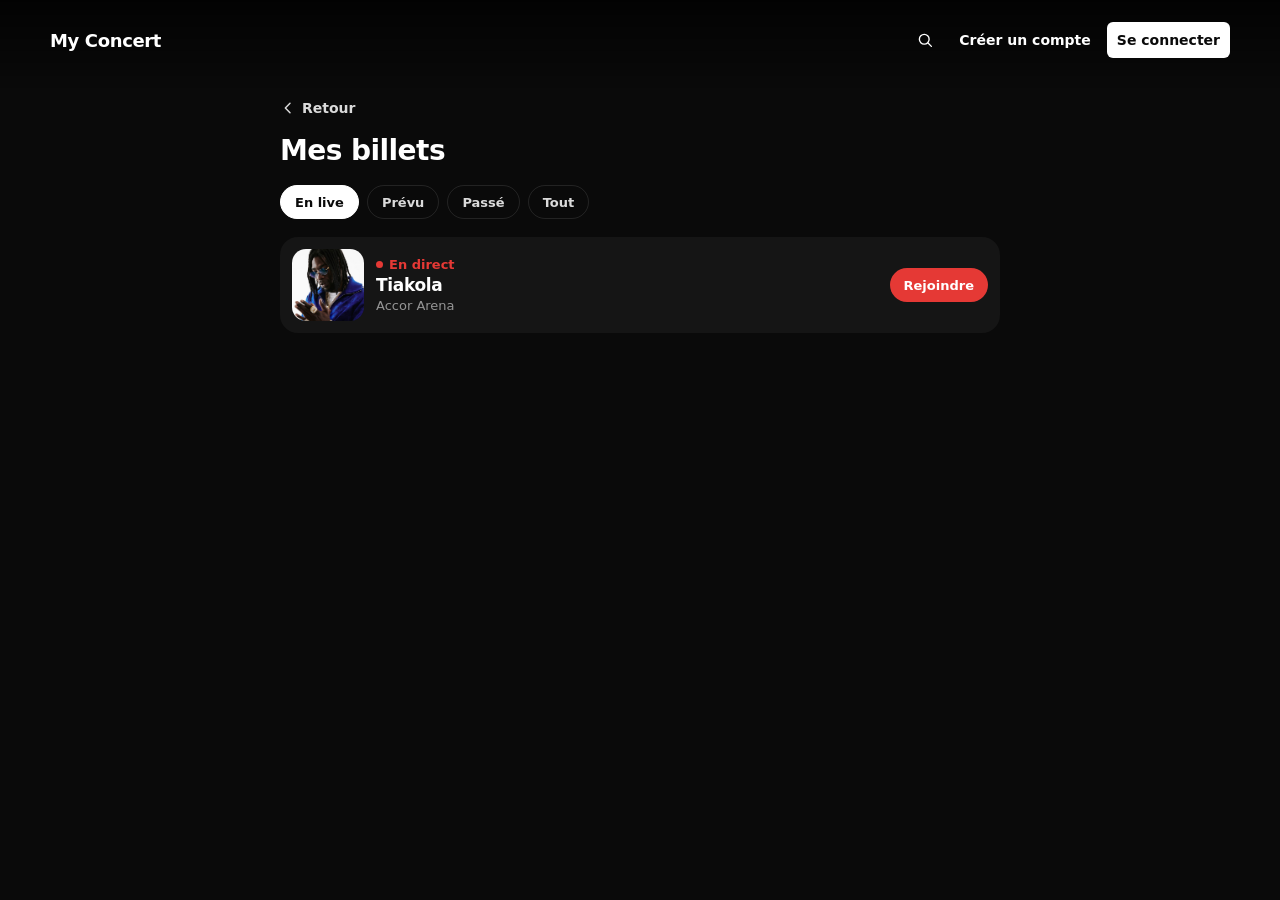
==== page/mes-billets/mes-billets.html @ a31f5b82 "Publier le site My Concert. Co-authored-by: Cursor <cursoragent@cursor.com>" ====
<!doctype html>
<html lang="fr">
  <head>
    <meta charset="UTF-8" />
    <meta name="viewport" content="width=device-width, initial-scale=1.0, maximum-scale=1.0" />
    <title>Mes billets</title>
    <link rel="stylesheet" href="../../styles/theme.css" />
    <link rel="stylesheet" href="../../styles/mobile.css" />
    <link rel="stylesheet" href="../../componant/navbar/navbar.css" />
    <link rel="stylesheet" href="../../componant/post-billet/post-billet.css" />
    <link rel="stylesheet" href="./mes-billets.css" />
  </head>
  <body>
    <div class="app-shell" id="app">
      <main class="mes-billets">
        <a class="mes-billets__back" href="../profil/profil.html">
          <svg viewBox="0 0 24 24" fill="none" aria-hidden="true"><path d="M15 5 8 12l7 7" stroke="currentColor" stroke-width="2.2" stroke-linecap="round" stroke-linejoin="round"/></svg>
          Retour
        </a>
        <h1 class="mes-billets__title">Mes billets</h1>

        <div class="mes-billets__tabs" role="tablist" aria-label="Filtrer les billets">
          <button type="button" class="mes-billets__tab is-active" data-billets-tab="live">En live</button>
          <button type="button" class="mes-billets__tab" data-billets-tab="prevu">Prévu</button>
          <button type="button" class="mes-billets__tab" data-billets-tab="passe">Passé</button>
          <button type="button" class="mes-billets__tab" data-billets-tab="tout">Tout</button>
        </div>

        <div class="mes-billets__list" id="billets-list"></div>
      </main>
    </div>

    <script type="module">
      import { mountNavbar } from '../../componant/navbar/navbar.js'
      import { initMesBilletsFilters } from './mes-billets.js'
      import { posts } from '../../data/posts.js'

      mountNavbar('#app', { brand: 'My Concert', active: 'mes-billets' })
      initMesBilletsFilters(posts)
    </script>
  </body>
</html>
---- styles/theme.css ----
:root,
[data-theme="sombre"] {
  --bg-app: #0a0a0a;
  --bg-surface: #141414;
  --bg-elevated: #1c1c1c;
  --bg-card: #7d6b8f;
  --bg-card-ui: #151515;
  --bg-shell-outside: #050505;
  --bg-field: rgba(255, 255, 255, 0.04);
  --bg-icon: rgba(255, 255, 255, 0.06);

  --text-primary: #ffffff;
  --text-secondary: rgba(255, 255, 255, 0.85);
  --text-muted: rgba(255, 255, 255, 0.55);
  --text-inverse: #0a0a0a;

  --accent: #ffffff;
  --accent-danger: #e8483a;
  --border-subtle: rgba(255, 255, 255, 0.22);
  --border-row: rgba(255, 255, 255, 0.06);
  --border-field: rgba(255, 255, 255, 0.1);
  --overlay: rgba(0, 0, 0, 0.45);

  --font-sans: "Segoe UI", system-ui, sans-serif;
  --radius-card: 28px;
  --radius-pill: 999px;
}

[data-theme="clair"] {
  --bg-app: #f2f2f4;
  --bg-surface: #ffffff;
  --bg-elevated: #ececf0;
  --bg-card: #c4b5d4;
  --bg-card-ui: #ffffff;
  --bg-shell-outside: #d8d8de;
  --bg-field: rgba(0, 0, 0, 0.04);
  --bg-icon: rgba(0, 0, 0, 0.06);

  --text-primary: #111111;
  --text-secondary: rgba(17, 17, 17, 0.78);
  --text-muted: rgba(17, 17, 17, 0.5);
  --text-inverse: #ffffff;

  --accent: #111111;
  --accent-danger: #e53935;
  --border-subtle: rgba(0, 0, 0, 0.16);
  --border-row: rgba(0, 0, 0, 0.08);
  --border-field: rgba(0, 0, 0, 0.12);
  --overlay: rgba(0, 0, 0, 0.35);
}

*,
*::before,
*::after {
  box-sizing: border-box;
}

html,
body {
  margin: 0;
  min-height: 100%;
}

body {
  font-family: var(--font-sans);
  background: var(--bg-app);
  color: var(--text-primary);
  -webkit-font-smoothing: antialiased;
}
---- styles/mobile.css ----
:root {
  --content-max: 1120px;
  --auth-max: 420px;
  --navbar-height: 64px;
}

/* Shell plein écran (mobile + desktop) */
.app-shell {
  width: 100%;
  min-height: 100dvh;
  margin: 0 auto;
  background: var(--bg-app);
  position: relative;
  display: flex;
  flex-direction: column;
  overflow: hidden;
}

.app-shell > .accueil {
  flex: 1;
  overflow-y: auto;
  -webkit-overflow-scrolling: touch;
}

.app-shell > .accueil,
.app-shell > .live-page,
.app-shell > .mes-billets,
.app-shell > .recherche,
.app-shell > .profil,
.app-shell > .parametres,
.app-shell > .connextion,
.app-shell > .creer,
.app-shell > .page-empty {
  width: 100%;
  max-width: 100%;
  padding-left: 50px;
  padding-right: 50px;
  box-sizing: border-box;
}

@media (max-width: 899px) {
  .app-shell > .mes-billets,
  .app-shell > .profil,
  .app-shell > .parametres {
    padding-left: 25px;
    padding-right: 25px;
  }
}

/* Desktop : menu fixe en haut, contenu centré */
@media (min-width: 900px) {
  body {
    background: var(--bg-app);
  }

  .app-shell:has(> .navbar) {
    display: block;
    max-width: none;
    min-height: 100dvh;
    max-height: none;
    border-radius: 0;
    box-shadow: none;
  }

  .app-shell:has(> .navbar) > .navbar {
    width: 100%;
    max-width: none;
  }

  .app-shell:has(> .navbar) > .accueil,
  .app-shell:has(> .navbar) > .recherche,
  .app-shell:has(> .navbar) > .mes-billets,
  .app-shell:has(> .navbar) > .profil,
  .app-shell:has(> .navbar) > .parametres {
    min-width: 0;
    height: 100dvh;
    overflow-y: auto;
  }

  .app-shell:has(> .navbar) > .accueil,
  .app-shell:has(> .navbar) > .recherche {
    margin-left: 0;
    margin-right: 0;
    width: 100%;
    max-width: none;
  }

  .app-shell:has(> .navbar) > .mes-billets,
  .app-shell:has(> .navbar) > .profil,
  .app-shell:has(> .navbar) > .parametres {
    width: min(820px, 100%);
    max-width: 820px;
    margin-left: auto;
    margin-right: auto;
  }

  .app-shell:has(> .navbar) > .navbar-overlay,
  .app-shell:has(> .navbar) > .navbar-drawer {
    display: none !important;
  }

  .app-shell:not(:has(> .navbar)) {
    max-width: none;
    min-height: 100dvh;
  }
}
---- componant/navbar/navbar.css ----
.navbar {
  position: fixed;
  top: 0;
  left: 0;
  right: 0;
  z-index: 40;
  display: flex;
  align-items: flex-start;
  justify-content: flex-start;
  gap: 6px;
  height: 150px;
  padding: 25px;
  box-sizing: border-box;
  flex-shrink: 0;
  background: linear-gradient(to bottom, rgba(0, 0, 0, 0.72) 0%, rgba(0, 0, 0, 0) 100%);
  background-color: transparent;
  backdrop-filter: none;
  -webkit-backdrop-filter: none;
  border: none;
  box-shadow: none;
  pointer-events: none;
}

.navbar > * {
  pointer-events: auto;
}

.navbar--compact {
  height: 80px;
}

.navbar__profil {
  display: inline-flex;
  align-items: center;
  justify-content: center;
  width: 36px;
  height: 36px;
  flex-shrink: 0;
  color: var(--text-primary);
  text-decoration: none;
}

.navbar__profil svg {
  width: 22px;
  height: 22px;
}

.navbar__end {
  display: flex;
  align-items: center;
  min-width: 0;
  gap: 6px;
}

.navbar__brand {
  display: flex;
  align-items: center;
  height: 36px;
  margin: 0 0 0 auto;
  font-size: 15px;
  font-weight: 700;
  letter-spacing: -0.02em;
  color: var(--text-primary);
  text-decoration: none;
}

.navbar__search {
  display: flex;
  align-items: center;
  flex-shrink: 1;
  min-width: 0;
  gap: 6px;
}

.navbar__search-grow {
  width: 0;
  overflow: hidden;
  transition: width 0.45s cubic-bezier(0.22, 1, 0.36, 1);
}

.navbar__search.is-open .navbar__search-grow {
  width: min(220px, calc(100vw - 250px));
}

.navbar__search-clip {
  width: 220px;
}

.navbar__search-input {
  display: block;
  width: 220px;
  height: 36px;
  margin: 0;
  padding: 0 14px;
  line-height: 36px;
  border: none;
  border-radius: 999px;
  outline: none;
  background: rgba(255, 255, 255, 0.14);
  color: #fff;
  font: inherit;
  font-size: 14px;
  opacity: 0;
  transition: opacity 0.3s ease;
}

.navbar__search-input::placeholder {
  color: rgba(255, 255, 255, 0.62);
}

.navbar__search.is-open .navbar__search-input {
  opacity: 1;
}

.navbar__search-btn {
  order: -1;
  display: inline-flex;
  align-items: center;
  justify-content: center;
  width: 36px;
  height: 36px;
  padding: 0;
  border: none;
  border-radius: 50%;
  background: transparent;
  color: #fff;
  cursor: pointer;
  flex-shrink: 0;
}

.navbar__search-btn svg {
  width: 18px;
  height: 18px;
}

.navbar__links {
  display: none;
  list-style: none;
  margin: 0;
  padding: 0;
}

.navbar__links a {
  display: flex;
  align-items: center;
  gap: 12px;
  padding: 12px 14px;
  border-radius: 12px;
  color: var(--text-secondary);
  text-decoration: none;
  font-size: 15px;
  font-weight: 600;
}

.navbar__links a:hover,
.navbar__links a.is-active {
  background: var(--bg-icon);
  color: var(--text-primary);
}

.navbar__links .navbar-drawer__icon {
  width: 20px;
  height: 20px;
}

.navbar__auth {
  display: none;
}

.navbar-overlay {
  position: fixed;
  inset: 0;
  z-index: 50;
  background: rgba(0, 0, 0, 0.55);
  opacity: 0;
  pointer-events: none;
  transition: opacity 0.25s ease;
}

.navbar-overlay.is-open {
  opacity: 1;
  pointer-events: auto;
}

.navbar-drawer {
  position: fixed;
  top: 0;
  left: 0;
  z-index: 60;
  width: min(78%, 280px);
  height: 100%;
  padding: 25px;
  background: var(--bg-surface);
  transform: translateX(-105%);
  transition: transform 0.28s ease;
  box-shadow: 8px 0 30px rgba(0, 0, 0, 0.35);
  overflow-y: auto;
}

.navbar-drawer.is-open {
  transform: translateX(0);
}

.navbar-drawer__list {
  list-style: none;
  margin: 0;
  padding: 0;
  display: flex;
  flex-direction: column;
  gap: 4px;
}

.navbar-drawer__list a {
  display: flex;
  align-items: center;
  gap: 12px;
  padding: 12px 12px;
  border-radius: 12px;
  color: var(--text-secondary);
  text-decoration: none;
  font-size: 16px;
  font-weight: 600;
}

.navbar-drawer__icon {
  display: inline-flex;
  width: 22px;
  height: 22px;
  flex-shrink: 0;
}

.navbar-drawer__icon svg {
  width: 100%;
  height: 100%;
}

.navbar-drawer__list a:hover,
.navbar-drawer__list a.is-active {
  background: var(--bg-icon);
  color: var(--text-primary);
}

@media (min-width: 900px) {
  .navbar {
    position: fixed;
    top: 0;
    left: 0;
    right: 0;
    z-index: 80;
    width: 100%;
    display: grid;
    grid-template-columns: 1fr auto 1fr;
    align-items: start;
    justify-content: stretch;
    height: 230px;
    padding: 22px 50px 0;
    box-sizing: border-box;
    border: none;
    outline: none;
    background: linear-gradient(to bottom, rgba(0, 0, 0, 0.72) 0%, rgba(0, 0, 0, 0) 100%);
    background-color: transparent;
    backdrop-filter: none;
    -webkit-backdrop-filter: none;
    box-shadow: none;
    overflow: visible;
    pointer-events: none;
  }

  .navbar--compact {
    height: 88px;
  }

  .navbar::before {
    content: none;
  }

  .navbar > * {
    pointer-events: auto;
  }

  .navbar__profil {
    display: none;
  }

  .navbar__end {
    grid-column: 3;
    grid-row: 1;
    justify-self: end;
    align-self: start;
    height: 36px;
  }

  .navbar__brand {
    position: static;
    justify-self: start;
    align-self: start;
    grid-column: 1;
    grid-row: 1;
    display: flex;
    align-items: center;
    height: 36px;
    margin: 0;
    font-size: 18px;
    padding: 0;
  }

  .navbar__search-btn {
    order: 1;
  }

  .navbar__search.is-open .navbar__search-grow {
    width: 220px;
  }

  .navbar__links {
    display: flex;
    flex-direction: row;
    align-items: center;
    justify-content: center;
    justify-self: center;
    grid-column: 2;
    grid-row: 1;
    gap: 4px;
    width: auto;
    max-width: 100%;
  }

  .navbar__links .navbar__item--mobile {
    display: none;
  }

  .navbar__links .navbar-drawer__icon {
    display: none;
  }

  .navbar__links a {
    height: 36px;
    padding: 0 10px;
    box-sizing: border-box;
    font-size: 14px;
    border-radius: 6px;
  }

  .navbar__links a.is-active {
    background: rgba(255, 255, 255, 0.16);
    box-shadow: none;
  }

  .navbar__auth {
    display: flex;
    align-items: center;
    gap: 6px;
    height: 36px;
    margin-top: 0;
    margin-left: 0;
  }

  .navbar__auth-link {
    display: inline-flex;
    align-items: center;
    height: 36px;
    padding: 0 10px;
    box-sizing: border-box;
    border-radius: 6px;
    border: none;
    background: transparent;
    color: var(--text-primary);
    text-decoration: none;
    font-size: 14px;
    font-weight: 600;
    white-space: nowrap;
  }

  .navbar__auth-link--solid {
    background: #ffffff;
    color: #0a0a0a;
  }

  .navbar-overlay,
  .navbar-drawer {
    display: none !important;
  }
}
---- componant/post-billet/post-billet.css ----
.post-billet {
  display: flex;
  align-items: center;
  gap: 12px;
  width: 100%;
  padding: 12px;
  border-radius: 18px;
  background: var(--bg-card-ui);
}

.post-billet__thumb {
  width: 72px;
  height: 72px;
  flex-shrink: 0;
  border-radius: 14px;
  background: #2a2a2a center / cover no-repeat;
}

.post-billet__body {
  flex: 1;
  min-width: 0;
  display: flex;
  flex-direction: column;
  gap: 3px;
}

.post-billet__status {
  display: inline-flex;
  align-items: center;
  gap: 6px;
  margin: 0;
  font-size: 13px;
  font-weight: 600;
  color: #e53935;
}

.post-billet__status--live .dot {
  width: 7px;
  height: 7px;
  border-radius: 50%;
  background: #e53935;
  animation: post-billet-pulse 1.4s ease-in-out infinite;
}

@keyframes post-billet-pulse {
  0%,
  100% {
    opacity: 1;
  }
  50% {
    opacity: 0.2;
  }
}

.post-billet__artist {
  margin: 0;
  font-size: 17px;
  font-weight: 700;
  letter-spacing: -0.02em;
  color: var(--text-primary);
  white-space: nowrap;
  overflow: hidden;
  text-overflow: ellipsis;
}

.post-billet__salle {
  margin: 0;
  font-size: 13px;
  color: var(--text-muted);
  white-space: nowrap;
  overflow: hidden;
  text-overflow: ellipsis;
}

.post-billet__join {
  display: inline-flex;
  align-items: center;
  justify-content: center;
  height: 34px;
  padding: 0 14px;
  border-radius: 999px;
  background: #e53935;
  color: #fff;
  font-size: 13px;
  font-weight: 700;
  text-decoration: none;
  white-space: nowrap;
  flex-shrink: 0;
  margin-left: auto;
}
---- page/mes-billets/mes-billets.css ----
.mes-billets {
  flex: 1;
  overflow-y: auto;
  -webkit-overflow-scrolling: touch;
  padding: 90px 0 28px;
  display: flex;
  flex-direction: column;
  gap: 14px;
  color: var(--text-primary);
}

.mes-billets__back {
  display: inline-flex;
  align-items: center;
  gap: 6px;
  width: fit-content;
  color: var(--text-secondary);
  text-decoration: none;
  font-size: 14px;
  font-weight: 600;
}

.mes-billets__back svg {
  width: 16px;
  height: 16px;
}

.mes-billets__title {
  margin: 0;
  font-size: 22px;
  font-weight: 800;
  letter-spacing: -0.02em;
  color: var(--text-primary);
}

.mes-billets__tabs {
  display: flex;
  gap: 8px;
  overflow-x: auto;
  scrollbar-width: none;
  -webkit-overflow-scrolling: touch;
}

.mes-billets__tabs::-webkit-scrollbar {
  display: none;
}

.mes-billets__tab {
  flex: 0 0 auto;
  height: 34px;
  padding: 0 14px;
  border: 1px solid var(--border-field);
  border-radius: 999px;
  background: transparent;
  color: var(--text-secondary);
  font: inherit;
  font-size: 13px;
  font-weight: 600;
  cursor: pointer;
  white-space: nowrap;
}

.mes-billets__tab.is-active {
  background: var(--accent);
  border-color: var(--accent);
  color: var(--text-inverse);
}

.mes-billets__list {
  display: flex;
  flex-direction: column;
  gap: 12px;
}

@media (min-width: 900px) {
  .mes-billets {
    padding: 100px 0 40px;
    gap: 18px;
  }

  .mes-billets__title {
    font-size: 28px;
  }

  .mes-billets__list {
    max-width: 720px;
  }
}
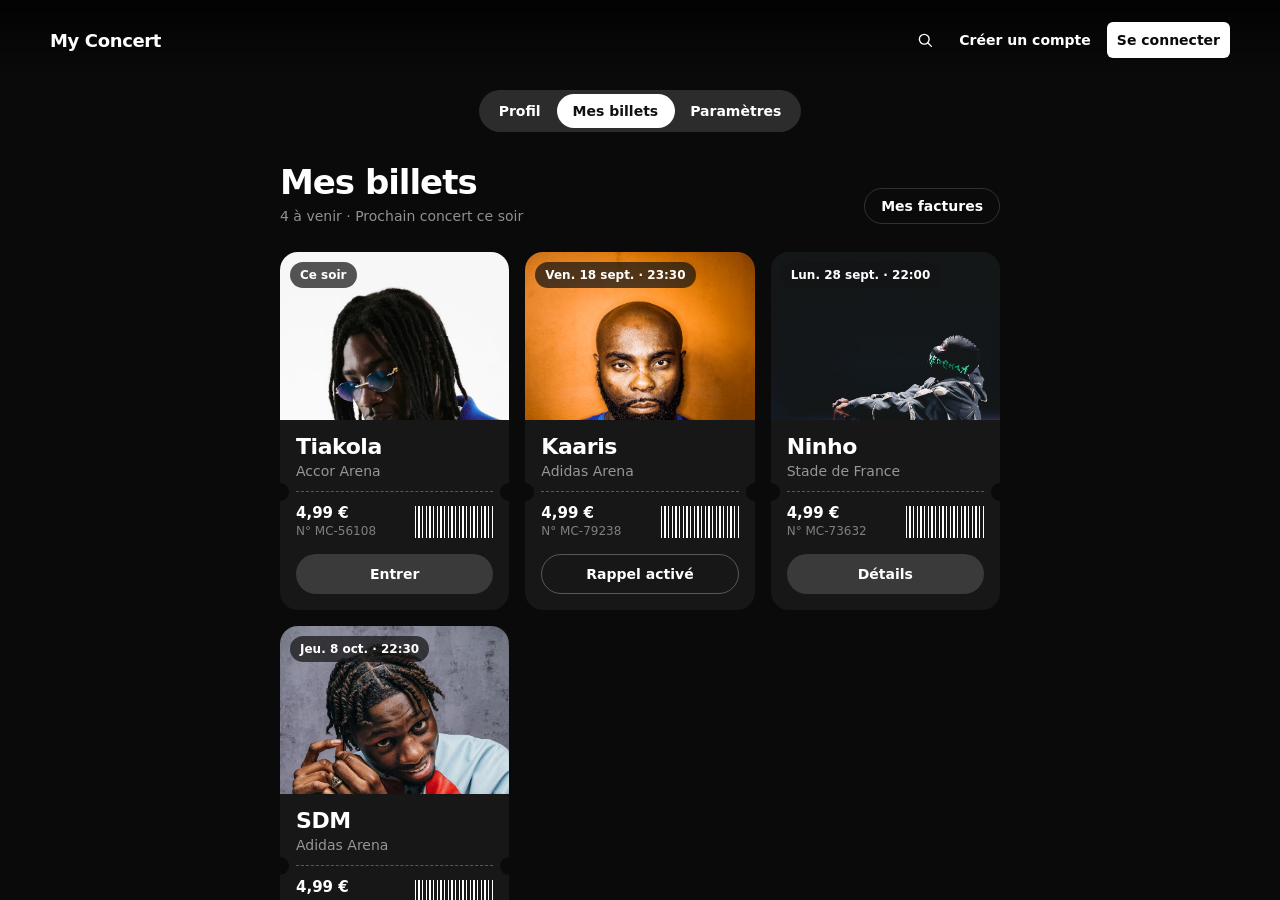
==== commit 20e8bea5: "V2" ====
--- a/page/mes-billets/mes-billets.html
+++ b/page/mes-billets/mes-billets.html
@@ -2,41 +2,9 @@
 <html lang="fr">
   <head>
     <meta charset="UTF-8" />
-    <meta name="viewport" content="width=device-width, initial-scale=1.0, maximum-scale=1.0" />
+    <meta http-equiv="refresh" content="0; url=../profil/profil.html#billets" />
     <title>Mes billets</title>
-    <link rel="stylesheet" href="../../styles/theme.css" />
-    <link rel="stylesheet" href="../../styles/mobile.css" />
-    <link rel="stylesheet" href="../../componant/navbar/navbar.css" />
-    <link rel="stylesheet" href="../../componant/post-billet/post-billet.css" />
-    <link rel="stylesheet" href="./mes-billets.css" />
+    <script>location.replace('../profil/profil.html#billets')</script>
   </head>
-  <body>
-    <div class="app-shell" id="app">
-      <main class="mes-billets">
-        <a class="mes-billets__back" href="../profil/profil.html">
-          <svg viewBox="0 0 24 24" fill="none" aria-hidden="true"><path d="M15 5 8 12l7 7" stroke="currentColor" stroke-width="2.2" stroke-linecap="round" stroke-linejoin="round"/></svg>
-          Retour
-        </a>
-        <h1 class="mes-billets__title">Mes billets</h1>
-
-        <div class="mes-billets__tabs" role="tablist" aria-label="Filtrer les billets">
-          <button type="button" class="mes-billets__tab is-active" data-billets-tab="live">En live</button>
-          <button type="button" class="mes-billets__tab" data-billets-tab="prevu">Prévu</button>
-          <button type="button" class="mes-billets__tab" data-billets-tab="passe">Passé</button>
-          <button type="button" class="mes-billets__tab" data-billets-tab="tout">Tout</button>
-        </div>
-
-        <div class="mes-billets__list" id="billets-list"></div>
-      </main>
-    </div>
-
-    <script type="module">
-      import { mountNavbar } from '../../componant/navbar/navbar.js'
-      import { initMesBilletsFilters } from './mes-billets.js'
-      import { posts } from '../../data/posts.js'
-
-      mountNavbar('#app', { brand: 'My Concert', active: 'mes-billets' })
-      initMesBilletsFilters(posts)
-    </script>
-  </body>
+  <body></body>
 </html>
